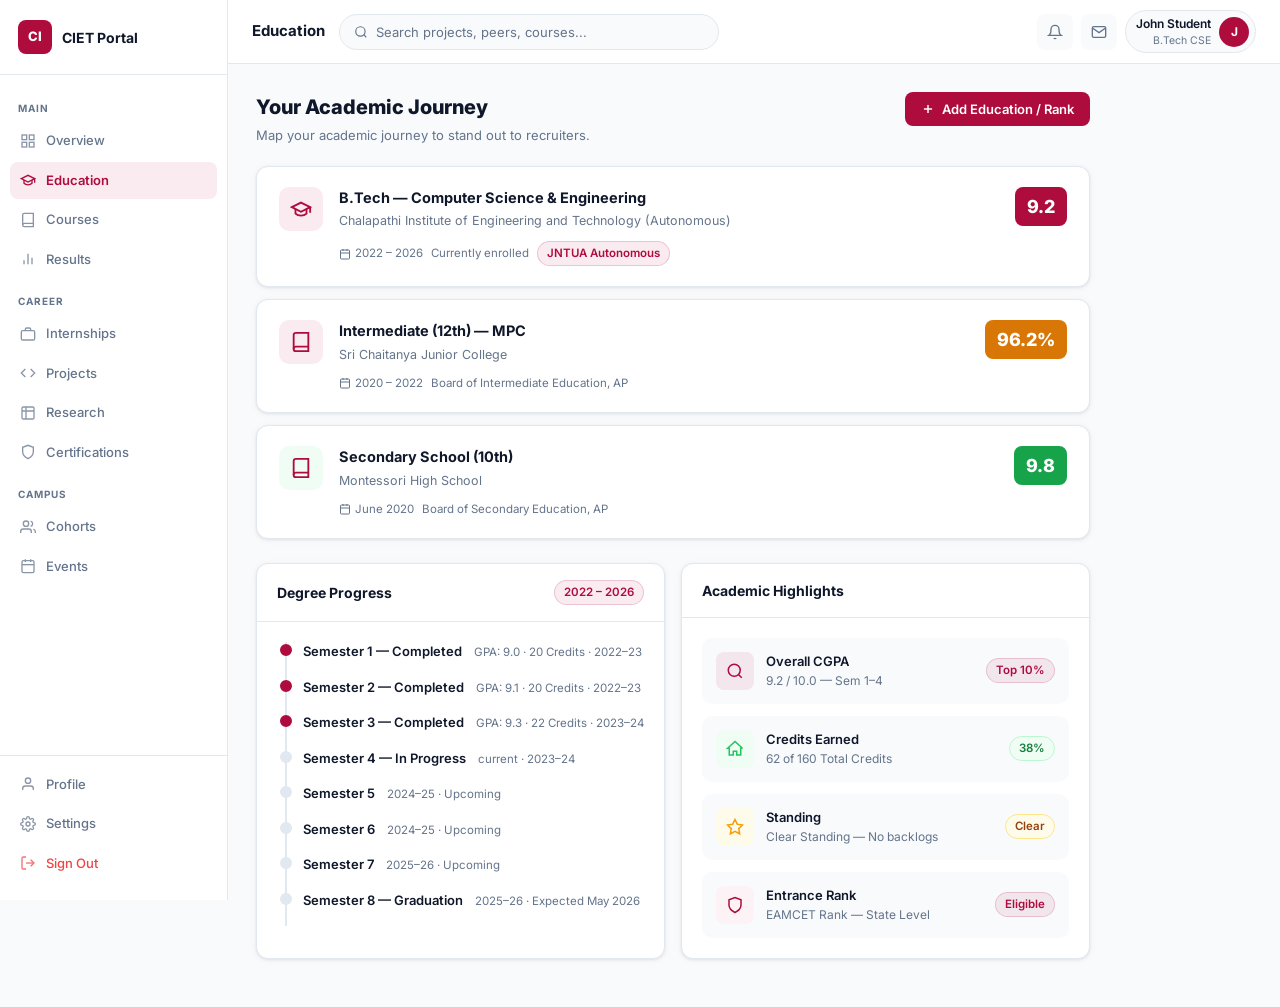
==== education.html @ 11b5297a "pushing code to repository" ====
<!DOCTYPE html>
<html lang="en">
<head>
  <meta charset="UTF-8"/>
  <meta name="viewport" content="width=device-width, initial-scale=1.0"/>
  <title>Education — CIET Portal</title>
  <link rel="stylesheet" href="css/portal.css"/>
</head>
<body>
<div class="sidebar-overlay" id="sidebar-overlay"></div>
<div class="app-wrapper">

  <!-- SIDEBAR -->
  <aside class="sidebar">
    <div class="sidebar-logo">
      <div class="logo-icon">CI</div>
      <span class="logo-text">CIET Portal</span>
    </div>
    <nav class="sidebar-nav">
      <p class="nav-group-label">MAIN</p>
      <a class="nav-item" href="index.html"><svg xmlns="http://www.w3.org/2000/svg" viewBox="0 0 24 24" fill="none" stroke="currentColor" stroke-width="2"><rect x="3" y="3" width="7" height="7"/><rect x="14" y="3" width="7" height="7"/><rect x="14" y="14" width="7" height="7"/><rect x="3" y="14" width="7" height="7"/></svg>Overview</a>
      <a class="nav-item active" href="education.html"><svg xmlns="http://www.w3.org/2000/svg" viewBox="0 0 24 24" fill="none" stroke="currentColor" stroke-width="2"><path d="M22 10v6M2 10l10-5 10 5-10 5z"/><path d="M6 12v5c3 3 9 3 12 0v-5"/></svg>Education</a>
      <a class="nav-item" href="courses.html"><svg xmlns="http://www.w3.org/2000/svg" viewBox="0 0 24 24" fill="none" stroke="currentColor" stroke-width="2"><path d="M4 19.5A2.5 2.5 0 0 1 6.5 17H20"/><path d="M6.5 2H20v20H6.5A2.5 2.5 0 0 1 4 19.5v-15A2.5 2.5 0 0 1 6.5 2z"/></svg>Courses</a>
      <a class="nav-item" href="results.html"><svg xmlns="http://www.w3.org/2000/svg" viewBox="0 0 24 24" fill="none" stroke="currentColor" stroke-width="2"><line x1="18" y1="20" x2="18" y2="10"/><line x1="12" y1="20" x2="12" y2="4"/><line x1="6" y1="20" x2="6" y2="14"/></svg>Results</a>
      <p class="nav-group-label">CAREER</p>
      <a class="nav-item" href="internships.html"><svg xmlns="http://www.w3.org/2000/svg" viewBox="0 0 24 24" fill="none" stroke="currentColor" stroke-width="2"><rect x="2" y="7" width="20" height="14" rx="2"/><path d="M16 7V5a2 2 0 0 0-2-2h-4a2 2 0 0 0-2 2v2"/></svg>Internships</a>
      <a class="nav-item" href="projects.html"><svg xmlns="http://www.w3.org/2000/svg" viewBox="0 0 24 24" fill="none" stroke="currentColor" stroke-width="2"><polyline points="16 18 22 12 16 6"/><polyline points="8 6 2 12 8 18"/></svg>Projects</a>
      <a class="nav-item" href="research.html"><svg xmlns="http://www.w3.org/2000/svg" viewBox="0 0 24 24" fill="none" stroke="currentColor" stroke-width="2"><path d="M9 3H5a2 2 0 0 0-2 2v4m6-6h10a2 2 0 0 1 2 2v4M9 3v18m0 0h10a2 2 0 0 0 2-2V9M9 21H5a2 2 0 0 1-2-2V9m0 0h18"/></svg>Research</a>
      <a class="nav-item" href="certifications.html"><svg xmlns="http://www.w3.org/2000/svg" viewBox="0 0 24 24" fill="none" stroke="currentColor" stroke-width="2"><path d="M12 22s8-4 8-10V5l-8-3-8 3v7c0 6 8 10 8 10z"/></svg>Certifications</a>
      <p class="nav-group-label">CAMPUS</p>
      <a class="nav-item" href="cohorts.html"><svg xmlns="http://www.w3.org/2000/svg" viewBox="0 0 24 24" fill="none" stroke="currentColor" stroke-width="2"><path d="M17 21v-2a4 4 0 0 0-4-4H5a4 4 0 0 0-4 4v2"/><circle cx="9" cy="7" r="4"/><path d="M23 21v-2a4 4 0 0 0-3-3.87"/><path d="M16 3.13a4 4 0 0 1 0 7.75"/></svg>Cohorts</a>
      <a class="nav-item" href="events.html"><svg xmlns="http://www.w3.org/2000/svg" viewBox="0 0 24 24" fill="none" stroke="currentColor" stroke-width="2"><rect x="3" y="4" width="18" height="18" rx="2"/><line x1="16" y1="2" x2="16" y2="6"/><line x1="8" y1="2" x2="8" y2="6"/><line x1="3" y1="10" x2="21" y2="10"/></svg>Events</a>
    </nav>
    <div class="sidebar-bottom">
      <a class="nav-item" href="profile.html"><svg xmlns="http://www.w3.org/2000/svg" viewBox="0 0 24 24" fill="none" stroke="currentColor" stroke-width="2"><path d="M20 21v-2a4 4 0 0 0-4-4H8a4 4 0 0 0-4 4v2"/><circle cx="12" cy="7" r="4"/></svg>Profile</a>
      <a class="nav-item" href="settings.html"><svg xmlns="http://www.w3.org/2000/svg" viewBox="0 0 24 24" fill="none" stroke="currentColor" stroke-width="2"><circle cx="12" cy="12" r="3"/><path d="M19.4 15a1.65 1.65 0 0 0 .33 1.82l.06.06a2 2 0 0 1-2.83 2.83l-.06-.06a1.65 1.65 0 0 0-1.82-.33 1.65 1.65 0 0 0-1 1.51V21a2 2 0 0 1-4 0v-.09A1.65 1.65 0 0 0 9 19.4a1.65 1.65 0 0 0-1.82.33l-.06.06a2 2 0 0 1-2.83-2.83l.06-.06A1.65 1.65 0 0 0 4.68 15a1.65 1.65 0 0 0-1.51-1H3a2 2 0 0 1 0-4h.09A1.65 1.65 0 0 0 4.6 9a1.65 1.65 0 0 0-.33-1.82l-.06-.06a2 2 0 0 1 2.83-2.83l.06.06A1.65 1.65 0 0 0 9 4.68a1.65 1.65 0 0 0 1-1.51V3a2 2 0 0 1 4 0v.09a1.65 1.65 0 0 0 1 1.51 1.65 1.65 0 0 0 1.82-.33l.06-.06a2 2 0 0 1 2.83 2.83l-.06.06A1.65 1.65 0 0 0 19.4 9a1.65 1.65 0 0 0 1.51 1H21a2 2 0 0 1 0 4h-.09a1.65 1.65 0 0 0-1.51 1z"/></svg>Settings</a>
      <a class="nav-item danger" href="#"><svg xmlns="http://www.w3.org/2000/svg" viewBox="0 0 24 24" fill="none" stroke="currentColor" stroke-width="2"><path d="M9 21H5a2 2 0 0 1-2-2V5a2 2 0 0 1 2-2h4"/><polyline points="16 17 21 12 16 7"/><line x1="21" y1="12" x2="9" y2="12"/></svg>Sign Out</a>
    </div>
  </aside>

  <!-- TOPBAR -->
  <header class="topbar">
    <div class="topbar-left">
      <button class="hamburger" id="hamburger"><svg xmlns="http://www.w3.org/2000/svg" viewBox="0 0 24 24" fill="none" stroke="currentColor" stroke-width="2"><line x1="3" y1="6" x2="21" y2="6"/><line x1="3" y1="12" x2="21" y2="12"/><line x1="3" y1="18" x2="21" y2="18"/></svg></button>
      <span class="page-title">Education</span>
      <div class="search-bar"><svg xmlns="http://www.w3.org/2000/svg" viewBox="0 0 24 24" fill="none" stroke="currentColor" stroke-width="2"><circle cx="11" cy="11" r="8"/><line x1="21" y1="21" x2="16.65" y2="16.65"/></svg><input type="text" placeholder="Search projects, peers, courses..."/></div>
    </div>
    <div class="topbar-right">
      <button class="icon-btn" title="Notifications"><svg xmlns="http://www.w3.org/2000/svg" viewBox="0 0 24 24" fill="none" stroke="currentColor" stroke-width="2"><path d="M18 8A6 6 0 0 0 6 8c0 7-3 9-3 9h18s-3-2-3-9"/><path d="M13.73 21a2 2 0 0 1-3.46 0"/></svg></button>
      <button class="icon-btn" title="Messages"><svg xmlns="http://www.w3.org/2000/svg" viewBox="0 0 24 24" fill="none" stroke="currentColor" stroke-width="2"><path d="M4 4h16c1.1 0 2 .9 2 2v12c0 1.1-.9 2-2 2H4c-1.1 0-2-.9-2-2V6c0-1.1.9-2 2-2z"/><polyline points="22,6 12,13 2,6"/></svg></button>
      <div class="user-chip"><div class="user-chip-info"><div class="name">John Student</div><div class="role">B.Tech CSE</div></div><div class="avatar">J</div></div>
    </div>
  </header>

  <!-- MAIN CONTENT -->
  <main class="main-content">

    <div class="flex-between">
      <div>
        <h1 class="section-title">Your Academic Journey</h1>
        <p class="section-sub">Map your academic journey to stand out to recruiters.</p>
      </div>
      <button class="btn-primary">
        <svg xmlns="http://www.w3.org/2000/svg" width="14" height="14" viewBox="0 0 24 24" fill="none" stroke="currentColor" stroke-width="2.5"><line x1="12" y1="5" x2="12" y2="19"/><line x1="5" y1="12" x2="19" y2="12"/></svg>
        Add Education / Rank
      </button>
    </div>

    <!-- Education Cards -->
    <div class="edu-card">
      <div class="edu-icon">
        <svg xmlns="http://www.w3.org/2000/svg" viewBox="0 0 24 24" fill="none" stroke="currentColor" stroke-width="2"><path d="M22 10v6M2 10l10-5 10 5-10 5z"/><path d="M6 12v5c3 3 9 3 12 0v-5"/></svg>
      </div>
      <div class="edu-body">
        <div class="edu-degree">B.Tech — Computer Science & Engineering</div>
        <div class="edu-inst">Chalapathi Institute of Engineering and Technology (Autonomous)</div>
        <div class="edu-meta">
          <span class="edu-chip"><svg xmlns="http://www.w3.org/2000/svg" viewBox="0 0 24 24" fill="none" stroke="currentColor" stroke-width="2"><rect x="3" y="4" width="18" height="18" rx="2"/><line x1="16" y1="2" x2="16" y2="6"/><line x1="8" y1="2" x2="8" y2="6"/><line x1="3" y1="10" x2="21" y2="10"/></svg> 2022 – 2026</span>
          <span class="edu-chip">Currently enrolled</span>
          <span class="tag tag-primary">JNTUA Autonomous</span>
        </div>
      </div>
      <div class="edu-badge">9.2</div>
    </div>

    <div class="edu-card">
      <div class="edu-icon">
        <svg xmlns="http://www.w3.org/2000/svg" viewBox="0 0 24 24" fill="none" stroke="currentColor" stroke-width="2"><path d="M4 19.5A2.5 2.5 0 0 1 6.5 17H20"/><path d="M6.5 2H20v20H6.5A2.5 2.5 0 0 1 4 19.5v-15A2.5 2.5 0 0 1 6.5 2z"/></svg>
      </div>
      <div class="edu-body">
        <div class="edu-degree">Intermediate (12th) — MPC</div>
        <div class="edu-inst">Sri Chaitanya Junior College</div>
        <div class="edu-meta">
          <span class="edu-chip"><svg xmlns="http://www.w3.org/2000/svg" viewBox="0 0 24 24" fill="none" stroke="currentColor" stroke-width="2"><rect x="3" y="4" width="18" height="18" rx="2"/><line x1="16" y1="2" x2="16" y2="6"/><line x1="8" y1="2" x2="8" y2="6"/><line x1="3" y1="10" x2="21" y2="10"/></svg> 2020 – 2022</span>
          <span class="edu-chip">Board of Intermediate Education, AP</span>
        </div>
      </div>
      <div class="edu-badge" style="background:var(--amber);">96.2%</div>
    </div>

    <div class="edu-card">
      <div class="edu-icon" style="background:#f0fdf4;">
        <svg xmlns="http://www.w3.org/2000/svg" viewBox="0 0 24 24" fill="none" stroke="#22c55e" stroke-width="2"><path d="M4 19.5A2.5 2.5 0 0 1 6.5 17H20"/><path d="M6.5 2H20v20H6.5A2.5 2.5 0 0 1 4 19.5v-15A2.5 2.5 0 0 1 6.5 2z"/></svg>
      </div>
      <div class="edu-body">
        <div class="edu-degree">Secondary School (10th)</div>
        <div class="edu-inst">Montessori High School</div>
        <div class="edu-meta">
          <span class="edu-chip"><svg xmlns="http://www.w3.org/2000/svg" viewBox="0 0 24 24" fill="none" stroke="currentColor" stroke-width="2"><rect x="3" y="4" width="18" height="18" rx="2"/><line x1="16" y1="2" x2="16" y2="6"/><line x1="8" y1="2" x2="8" y2="6"/><line x1="3" y1="10" x2="21" y2="10"/></svg> June 2020</span>
          <span class="edu-chip">Board of Secondary Education, AP</span>
        </div>
      </div>
      <div class="edu-badge" style="background:#16a34a;">9.8</div>
    </div>

    <!-- Degree Progress -->
    <div class="two-col-grid" style="margin-top:24px;">
      <div class="card">
        <div class="card-header-custom">
          <h2 style="font-size:14px;font-weight:700;">Degree Progress</h2>
          <span class="tag tag-primary">2022 – 2026</span>
        </div>
        <div class="card-body">
          <div class="timeline">
            <div class="timeline-item">
              <div class="timeline-dot done"></div>
              <div class="timeline-label">Semester 1 — Completed</div>
              <div class="timeline-sub">GPA: 9.0 · 20 Credits · 2022–23</div>
            </div>
            <div class="timeline-item">
              <div class="timeline-dot done"></div>
              <div class="timeline-label">Semester 2 — Completed</div>
              <div class="timeline-sub">GPA: 9.1 · 20 Credits · 2022–23</div>
            </div>
            <div class="timeline-item">
              <div class="timeline-dot done"></div>
              <div class="timeline-label">Semester 3 — Completed</div>
              <div class="timeline-sub">GPA: 9.3 · 22 Credits · 2023–24</div>
            </div>
            <div class="timeline-item">
              <div class="timeline-dot"></div>
              <div class="timeline-label">Semester 4 — In Progress</div>
              <div class="timeline-sub">current · 2023–24</div>
            </div>
            <div class="timeline-item">
              <div class="timeline-dot locked"></div>
              <div class="timeline-label">Semester 5</div>
              <div class="timeline-sub">2024–25 · Upcoming</div>
            </div>
            <div class="timeline-item">
              <div class="timeline-dot locked"></div>
              <div class="timeline-label">Semester 6</div>
              <div class="timeline-sub">2024–25 · Upcoming</div>
            </div>
            <div class="timeline-item">
              <div class="timeline-dot locked"></div>
              <div class="timeline-label">Semester 7</div>
              <div class="timeline-sub">2025–26 · Upcoming</div>
            </div>
            <div class="timeline-item" style="margin-bottom:0;">
              <div class="timeline-dot locked"></div>
              <div class="timeline-label">Semester 8 — Graduation</div>
              <div class="timeline-sub">2025–26 · Expected May 2026</div>
            </div>
          </div>
        </div>
      </div>

      <!-- Academic Highlights -->
      <div class="card">
        <div class="card-header-custom">
          <h2 style="font-size:14px;font-weight:700;">Academic Highlights</h2>
        </div>
        <div class="card-body">
          <div style="display:flex;flex-direction:column;gap:12px;">
            <div style="display:flex;align-items:center;gap:12px;padding:14px;background:var(--bg);border-radius:10px;">
              <div style="width:38px;height:38px;background:var(--primary-light);border-radius:8px;display:flex;align-items:center;justify-content:center;flex-shrink:0;">
                <svg xmlns="http://www.w3.org/2000/svg" width="18" height="18" viewBox="0 0 24 24" fill="none" stroke="var(--primary)" stroke-width="2"><circle cx="11" cy="11" r="8"/><line x1="21" y1="21" x2="16.65" y2="16.65"/></svg>
              </div>
              <div><div style="font-size:13px;font-weight:600;">Overall CGPA</div><div style="font-size:12px;color:var(--muted);">9.2 / 10.0 — Sem 1–4</div></div>
              <span class="tag tag-primary" style="margin-left:auto;">Top 10%</span>
            </div>
            <div style="display:flex;align-items:center;gap:12px;padding:14px;background:var(--bg);border-radius:10px;">
              <div style="width:38px;height:38px;background:#f0fdf4;border-radius:8px;display:flex;align-items:center;justify-content:center;flex-shrink:0;">
                <svg xmlns="http://www.w3.org/2000/svg" width="18" height="18" viewBox="0 0 24 24" fill="none" stroke="#22c55e" stroke-width="2"><polyline points="22 11.08 12 2 2 11.08 4.32 11.08 4.32 20 9.68 20 9.68 15 14.32 15 14.32 20 19.68 20 19.68 11.08 22 11.08Z"/></svg>
              </div>
              <div><div style="font-size:13px;font-weight:600;">Credits Earned</div><div style="font-size:12px;color:var(--muted);">62 of 160 Total Credits</div></div>
              <span class="tag tag-green" style="margin-left:auto;">38%</span>
            </div>
            <div style="display:flex;align-items:center;gap:12px;padding:14px;background:var(--bg);border-radius:10px;">
              <div style="width:38px;height:38px;background:#fffbeb;border-radius:8px;display:flex;align-items:center;justify-content:center;flex-shrink:0;">
                <svg xmlns="http://www.w3.org/2000/svg" width="18" height="18" viewBox="0 0 24 24" fill="none" stroke="#f59e0b" stroke-width="2"><polygon points="12 2 15.09 8.26 22 9.27 17 14.14 18.18 21.02 12 17.77 5.82 21.02 7 14.14 2 9.27 8.91 8.26 12 2"/></svg>
              </div>
              <div><div style="font-size:13px;font-weight:600;">Standing</div><div style="font-size:12px;color:var(--muted);">Clear Standing — No backlogs</div></div>
              <span class="tag tag-amber" style="margin-left:auto;">Clear</span>
            </div>
            <div style="display:flex;align-items:center;gap:12px;padding:14px;background:var(--bg);border-radius:10px;">
              <div style="width:38px;height:38px;background:#fdf2f5;border-radius:8px;display:flex;align-items:center;justify-content:center;flex-shrink:0;">
                <svg xmlns="http://www.w3.org/2000/svg" width="18" height="18" viewBox="0 0 24 24" fill="none" stroke="var(--primary)" stroke-width="2"><path d="M12 22s8-4 8-10V5l-8-3-8 3v7c0 6 8 10 8 10z"/></svg>
              </div>
              <div><div style="font-size:13px;font-weight:600;">Entrance Rank</div><div style="font-size:12px;color:var(--muted);">EAMCET Rank — State Level</div></div>
              <span class="tag tag-primary" style="margin-left:auto;">Eligible</span>
            </div>
          </div>
        </div>
      </div>
    </div>

  </main>
</div>
<script src="js/portal.js"></script>
</body>
</html>
---- css/portal.css ----
/* =============================================
   CIET PORTAL — MASTER STYLESHEET
   Primary: #AF0C3E   Dark: #8F0830
   Accent: #22D3EE    Font: Inter (Google)
   ============================================= */

@import url('https://fonts.googleapis.com/css2?family=Inter:wght@400;500;600;700;800&display=swap');

/* ---- CSS CUSTOM PROPERTIES ---- */
:root {
  --primary:       #AF0C3E;
  --primary-dark:  #8F0830;
  --primary-light: rgba(175, 12, 62, 0.08);
  --cyan:          #22D3EE;
  --cyan-dark:     #0891b2;
  --green:         #16a34a;
  --amber:         #d97706;
  --alert-red:     #dc2626;

  --white:   #ffffff;
  --bg:      #f8fafc;
  --card:    #ffffff;
  --border:  #e2e8f0;
  --text:    #0f172a;
  --muted:   #64748b;

  --sidebar-w: 228px;
  --topbar-h:  64px;
  --radius:    12px;
  --shadow:    0 1px 3px rgba(0,0,0,.08), 0 1px 8px rgba(0,0,0,.04);
  --shadow-md: 0 4px 20px rgba(0,0,0,.08);
}

/* ---- RESET ---- */
*, *::before, *::after { box-sizing: border-box; margin: 0; padding: 0; }
html { font-size: 14px; }
body {
  font-family: 'Inter', system-ui, sans-serif;
  background: var(--bg);
  color: var(--text);
  line-height: 1.5;
  -webkit-font-smoothing: antialiased;
}
a { text-decoration: none; color: inherit; }
button { cursor: pointer; font-family: inherit; border: none; background: none; }
img { max-width: 100%; }
input, textarea, select { font-family: inherit; }

/* ====================================================
   LAYOUT
   ==================================================== */

.app-wrapper {
  display: flex;
  min-height: 100vh;
}

/* ---- SIDEBAR ---- */
.sidebar {
  width: var(--sidebar-w);
  flex-shrink: 0;
  background: var(--white);
  border-right: 1px solid var(--border);
  display: flex;
  flex-direction: column;
  position: fixed;
  top: 0;
  left: 0;
  height: 100vh;
  overflow-y: auto;
  z-index: 200;
  transition: transform .28s ease;
  scrollbar-width: none;
}
.sidebar::-webkit-scrollbar { display: none; }

.sidebar-logo {
  display: flex;
  align-items: center;
  gap: 10px;
  padding: 20px 18px;
  border-bottom: 1px solid var(--border);
}
.logo-icon {
  width: 34px;
  height: 34px;
  background: var(--primary);
  color: #fff;
  border-radius: 8px;
  display: flex;
  align-items: center;
  justify-content: center;
  font-weight: 800;
  font-size: 13px;
  letter-spacing: 0.02em;
  flex-shrink: 0;
}
.logo-text {
  font-size: 14px;
  font-weight: 700;
  color: var(--text);
}

.sidebar-nav {
  padding: 12px 10px;
  flex: 1;
}

.nav-group-label {
  font-size: 10px;
  font-weight: 700;
  letter-spacing: 0.1em;
  color: var(--muted);
  padding: 14px 8px 6px;
  text-transform: uppercase;
}

.nav-item {
  display: flex;
  align-items: center;
  gap: 10px;
  padding: 9px 10px;
  border-radius: 8px;
  font-size: 13px;
  font-weight: 500;
  color: var(--muted);
  transition: background .15s, color .15s;
  margin-bottom: 2px;
}
.nav-item svg {
  width: 16px;
  height: 16px;
  flex-shrink: 0;
  opacity: 0.75;
}
.nav-item:hover {
  background: var(--bg);
  color: var(--text);
}
.nav-item:hover svg { opacity: 1; }
.nav-item.active {
  background: var(--primary-light);
  color: var(--primary);
  font-weight: 600;
}
.nav-item.active svg { stroke: var(--primary); opacity: 1; }
.nav-item.danger { color: #ef4444; }
.nav-item.danger:hover { background: #fef2f2; }

.sidebar-bottom {
  padding: 10px 10px 16px;
  border-top: 1px solid var(--border);
  margin-top: auto;
}

/* Overlay (mobile) */
.sidebar-overlay {
  display: none;
  position: fixed;
  inset: 0;
  background: rgba(0,0,0,0.35);
  z-index: 180;
  transition: opacity .25s;
}
.sidebar-overlay.active { display: block; }

/* ---- TOPBAR ---- */
.topbar {
  position: fixed;
  top: 0;
  left: var(--sidebar-w);
  right: 0;
  height: var(--topbar-h);
  background: var(--white);
  border-bottom: 1px solid var(--border);
  display: flex;
  align-items: center;
  justify-content: space-between;
  padding: 0 24px;
  z-index: 150;
  gap: 16px;
}
.topbar-left {
  display: flex;
  align-items: center;
  gap: 14px;
  flex: 1;
  min-width: 0;
}
.topbar-right {
  display: flex;
  align-items: center;
  gap: 8px;
  flex-shrink: 0;
}

.page-title {
  font-size: 15px;
  font-weight: 700;
  white-space: nowrap;
  color: var(--text);
}

.search-bar {
  display: flex;
  align-items: center;
  gap: 8px;
  background: var(--bg);
  border: 1px solid var(--border);
  border-radius: 20px;
  padding: 0 14px;
  height: 36px;
  flex: 1;
  max-width: 380px;
  transition: border-color .2s;
}
.search-bar:focus-within { border-color: var(--primary); }
.search-bar svg { width: 14px; height: 14px; color: var(--muted); flex-shrink: 0; }
.search-bar input {
  border: none;
  background: none;
  outline: none;
  font-size: 13px;
  color: var(--text);
  width: 100%;
}
.search-bar input::placeholder { color: var(--muted); }

.hamburger {
  width: 34px;
  height: 34px;
  display: none;
  align-items: center;
  justify-content: center;
  border-radius: 8px;
  background: var(--bg);
  flex-shrink: 0;
}
.hamburger svg { width: 18px; height: 18px; }

.icon-btn {
  width: 36px;
  height: 36px;
  display: flex;
  align-items: center;
  justify-content: center;
  border-radius: 8px;
  background: var(--bg);
  color: var(--muted);
  transition: background .15s, color .15s;
}
.icon-btn:hover { background: var(--primary-light); color: var(--primary); }
.icon-btn svg { width: 16px; height: 16px; }

.user-chip {
  display: flex;
  align-items: center;
  gap: 8px;
  background: var(--bg);
  border: 1px solid var(--border);
  border-radius: 40px;
  padding: 4px 6px 4px 10px;
  cursor: pointer;
  transition: border-color .2s;
}
.user-chip:hover { border-color: var(--primary); }
.user-chip .user-chip-info { text-align: right; }
.user-chip .name { font-size: 12px; font-weight: 600; }
.user-chip .role { font-size: 10.5px; color: var(--muted); }
.avatar {
  width: 30px;
  height: 30px;
  border-radius: 50%;
  background: var(--primary);
  color: #fff;
  display: flex;
  align-items: center;
  justify-content: center;
  font-size: 12px;
  font-weight: 700;
  flex-shrink: 0;
}

/* ---- MAIN CONTENT ---- */
.main-content {
  margin-left: var(--sidebar-w);
  margin-top: var(--topbar-h);
  padding: 28px 28px 48px;
  min-height: calc(100vh - var(--topbar-h));
  max-width: 1200px;
}

/* ====================================================
   UTILITY CLASSES
   ==================================================== */

.flex-between {
  display: flex;
  align-items: flex-start;
  justify-content: space-between;
  gap: 16px;
  margin-bottom: 20px;
  flex-wrap: wrap;
}
.two-col-grid {
  display: grid;
  grid-template-columns: 1fr 1fr;
  gap: 16px;
}
.col-7-5 {
  display: grid;
  grid-template-columns: 1fr 1fr;
  gap: 16px;
  margin-top: 16px;
}

.section-title {
  font-size: 20px;
  font-weight: 800;
  margin-bottom: 4px;
}
.section-sub {
  font-size: 13px;
  color: var(--muted);
}
.text-muted { color: var(--muted); }
.text-sm { font-size: 12px; }
.pipe { opacity: 0.4; margin: 0 4px; }

/* ====================================================
   CARDS
   ==================================================== */

.card {
  background: var(--card);
  border: 1px solid var(--border);
  border-radius: var(--radius);
  box-shadow: var(--shadow);
  overflow: hidden;
}
.card-header-custom {
  display: flex;
  align-items: center;
  justify-content: space-between;
  padding: 16px 20px;
  border-bottom: 1px solid var(--border);
  flex-wrap: wrap;
  gap: 8px;
}
.card-body { padding: 20px; }

/* ====================================================
   TAGS / BADGES
   ==================================================== */

.tag {
  display: inline-flex;
  align-items: center;
  gap: 4px;
  padding: 3px 9px;
  border-radius: 20px;
  font-size: 11.5px;
  font-weight: 600;
  background: var(--bg);
  border: 1px solid var(--border);
  color: var(--muted);
  white-space: nowrap;
}
.tag-primary { background: var(--primary-light); border-color: rgba(175,12,62,0.18); color: var(--primary); }
.tag-blue    { background: #eff6ff; border-color: #bfdbfe; color: #1d4ed8; }
.tag-green   { background: #f0fdf4; border-color: #bbf7d0; color: #15803d; }
.tag-amber   { background: #fffbeb; border-color: #fde68a; color: #92400e; }
.tag-cyan    { background: #ecfeff; border-color: #a5f3fc; color: #0e7490; }

.status-dot {
  display: inline-block;
  width: 6px;
  height: 6px;
  border-radius: 50%;
  background: currentColor;
  animation: pulse 2s infinite;
}
@keyframes pulse {
  0%, 100% { opacity: 1; }
  50% { opacity: 0.5; }
}

/* ====================================================
   BUTTONS
   ==================================================== */

.btn-primary {
  display: inline-flex;
  align-items: center;
  gap: 7px;
  padding: 9px 16px;
  background: var(--primary);
  color: #fff;
  border-radius: 8px;
  font-size: 13px;
  font-weight: 600;
  transition: background .15s, transform .1s;
  border: none;
}
.btn-primary:hover { background: var(--primary-dark); }
.btn-primary:active { transform: scale(.98); }

.btn-outline {
  display: inline-flex;
  align-items: center;
  gap: 7px;
  padding: 8px 14px;
  border: 1.5px solid var(--border);
  border-radius: 8px;
  font-size: 13px;
  font-weight: 600;
  color: var(--text);
  background: var(--white);
  transition: border-color .15s, background .15s;
}
.btn-outline:hover { border-color: var(--primary); color: var(--primary); }

.btn-ghost {
  display: inline-flex;
  align-items: center;
  gap: 6px;
  padding: 8px 12px;
  border-radius: 8px;
  font-size: 13px;
  font-weight: 500;
  color: var(--muted);
  transition: background .15s, color .15s;
  border: 1px solid var(--border);
  background: var(--white);
}
.btn-ghost:hover { background: var(--bg); color: var(--text); }

.btn-danger {
  display: inline-flex;
  align-items: center;
  gap: 7px;
  padding: 8px 14px;
  background: #fef2f2;
  border: 1.5px solid #fecaca;
  border-radius: 8px;
  font-size: 13px;
  font-weight: 600;
  color: #dc2626;
  transition: background .15s;
}
.btn-danger:hover { background: #fee2e2; }

.btn-boost {
  display: inline-flex;
  align-items: center;
  gap: 5px;
  padding: 5px 10px;
  background: rgba(255, 255, 255, 0.18);
  border: 1px solid rgba(255,255,255,0.4);
  border-radius: 6px;
  font-size: 11.5px;
  font-weight: 500;
  color: #fff;
  cursor: pointer;
  transition: background .15s;
}
.btn-boost:hover { background: rgba(255,255,255,0.28); }

.link-primary {
  display: inline-flex;
  align-items: center;
  gap: 4px;
  font-size: 12px;
  font-weight: 600;
  color: var(--primary);
  transition: opacity .15s;
}
.link-primary:hover { opacity: 0.75; }

/* ====================================================
   DASHBOARD — PROFILE BANNER
   ==================================================== */

.profile-banner {
  background: linear-gradient(135deg, var(--primary) 0%, var(--primary-dark) 60%, #6b0020 100%);
  border-radius: var(--radius);
  padding: 28px 28px;
  display: flex;
  align-items: center;
  gap: 20px;
  margin-bottom: 20px;
  color: #fff;
  position: relative;
  overflow: hidden;
}
.profile-banner::before {
  content: '';
  position: absolute;
  right: -60px;
  top: -60px;
  width: 200px;
  height: 200px;
  border-radius: 50%;
  background: rgba(255,255,255,0.05);
  pointer-events: none;
}
.profile-banner::after {
  content: '';
  position: absolute;
  right: 60px;
  bottom: -80px;
  width: 250px;
  height: 250px;
  border-radius: 50%;
  background: rgba(255,255,255,0.04);
  pointer-events: none;
}

.profile-avatar-large {
  width: 72px;
  height: 72px;
  border-radius: 50%;
  background: rgba(255,255,255,0.18);
  border: 3px solid rgba(255,255,255,0.35);
  display: flex;
  align-items: center;
  justify-content: center;
  font-size: 28px;
  font-weight: 700;
  flex-shrink: 0;
}
.profile-info { flex: 1; min-width: 0; }
.profile-name {
  font-size: 18px;
  font-weight: 700;
  margin-bottom: 4px;
  display: flex;
  align-items: center;
  flex-wrap: wrap;
  gap: 4px;
}
.profile-bio {
  font-size: 13px;
  opacity: 0.8;
  margin-bottom: 14px;
  font-style: italic;
}
.profile-strength {
  display: flex;
  align-items: center;
  gap: 10px;
  flex-wrap: wrap;
}
.strength-label { font-size: 12px; opacity: 0.8; white-space: nowrap; }
.strength-bar-wrap {
  width: 140px;
  height: 6px;
  background: rgba(255,255,255,0.25);
  border-radius: 10px;
  overflow: hidden;
}
.strength-bar {
  height: 100%;
  background: #fff;
  border-radius: 10px;
  transition: width 0.8s ease;
}
.strength-pct { font-size: 13px; font-weight: 700; }

/* ====================================================
   DASHBOARD — STATS GRID
   ==================================================== */

.stats-grid {
  display: grid;
  grid-template-columns: repeat(3, 1fr);
  gap: 16px;
  margin-bottom: 16px;
}
.stat-card {
  background: var(--card);
  border: 1px solid var(--border);
  border-radius: var(--radius);
  padding: 18px;
  box-shadow: var(--shadow);
}
.card-label {
  font-size: 11px;
  font-weight: 700;
  letter-spacing: 0.08em;
  text-transform: uppercase;
  color: var(--muted);
}

/* CGPA mini-circle */
.cgpa-wrap { display: flex; align-items: center; gap: 16px; margin-top: 14px; }
.cgpa-circle {
  width: 78px;
  height: 78px;
  border-radius: 50%;
  background: conic-gradient(var(--primary) 0% 92%, #e2e8f0 92% 100%);
  display: flex;
  align-items: center;
  justify-content: center;
  flex-shrink: 0;
}
.cgpa-value {
  width: 60px;
  height: 60px;
  border-radius: 50%;
  background: #fff;
  display: flex;
  flex-direction: column;
  align-items: center;
  justify-content: center;
}
.cgpa-num { font-size: 18px; font-weight: 800; color: var(--primary); line-height: 1; }
.cgpa-sub { font-size: 9px; font-weight: 600; color: var(--muted); }
.rank { font-size: 14px; font-weight: 700; color: var(--primary); }
.cohort { font-size: 11px; color: var(--muted); }
.trend { font-size: 11.5px; color: var(--green); font-weight: 600; margin-top: 4px; display: flex; align-items: center; gap: 3px; }

/* Project dots */
.project-dots { display: flex; gap: 6px; margin-top: 14px; }
.project-dot {
  width: 28px;
  height: 28px;
  border-radius: 6px;
  flex-shrink: 0;
}
.dot-filled  { background: var(--primary); }
.dot-partial { background: linear-gradient(90deg, var(--primary) 50%, #e2e8f0 50%); }
.dot-empty   { background: #e2e8f0; }
.projects-active { font-size: 24px; font-weight: 800; }
.projects-active span { font-size: 13px; font-weight: 500; color: var(--muted); }

/* Cert mini */
.cert-icon-box {
  width: 36px; height: 36px;
  background: var(--primary-light);
  border-radius: 8px;
  display: flex; align-items: center; justify-content: center;
}
.cert-icon-box svg { width: 18px; height: 18px; stroke: var(--primary); }
.cert-badges { display: flex; gap: 6px; flex-wrap: wrap; margin-top: 14px; }
.cert-badge {
  padding: 4px 10px;
  background: var(--bg);
  border: 1px solid var(--border);
  border-radius: 6px;
  font-size: 11.5px;
  font-weight: 600;
  color: var(--text);
}
.cert-verified { font-size: 12px; color: var(--muted); margin-top: 10px; }
.cert-verified strong { color: var(--primary); }

/* ====================================================
   EMPTY STATE
   ==================================================== */

.empty-state {
  display: flex;
  flex-direction: column;
  align-items: center;
  padding: 36px 24px;
  text-align: center;
}
.empty-icon {
  width: 56px;
  height: 56px;
  background: var(--bg);
  border-radius: 14px;
  display: flex;
  align-items: center;
  justify-content: center;
  margin-bottom: 14px;
}
.empty-icon svg { width: 26px; height: 26px; stroke: var(--primary); }
.empty-title { font-size: 15px; font-weight: 700; margin-bottom: 6px; }
.empty-desc { font-size: 12.5px; color: var(--muted); max-width: 300px; margin-bottom: 18px; line-height: 1.6; }

/* ====================================================
   EVENT CARD (used on dashboard + events page)
   ==================================================== */

.event-card {
  display: flex;
  align-items: center;
  gap: 14px;
  background: var(--bg);
  border: 1px solid var(--border);
  border-radius: 10px;
  transition: border-color .2s, box-shadow .2s;
}
.event-card:hover { border-color: var(--primary); box-shadow: 0 2px 12px rgba(175,12,62,.08); }
.event-card-full { padding: 16px 18px; }
.event-date-box {
  width: 48px;
  height: 48px;
  background: var(--primary);
  border-radius: 8px;
  display: flex;
  flex-direction: column;
  align-items: center;
  justify-content: center;
  flex-shrink: 0;
  color: #fff;
}
.event-date-box .day { font-size: 18px; font-weight: 800; line-height: 1; }
.event-date-box .month { font-size: 9px; font-weight: 600; opacity: 0.85; text-transform: uppercase; }
.event-divider { width: 1px; align-self: stretch; background: var(--border); }
.event-info { flex: 1; }
.event-name { font-size: 13px; font-weight: 700; margin-bottom: 4px; }
.event-meta { font-size: 11.5px; color: var(--muted); display: flex; flex-wrap: wrap; gap: 4px; align-items: center; }

/* ====================================================
   GRADE PILLS
   ==================================================== */

.grade-pill {
  display: inline-block;
  padding: 2px 10px;
  border-radius: 20px;
  font-size: 12px;
  font-weight: 700;
}
.grade-s { background: #f0fdf4; color: #15803d; border: 1px solid #bbf7d0; }
.grade-a { background: var(--primary-light); color: var(--primary); border: 1px solid rgba(175,12,62,.18); }
.grade-b { background: #fffbeb; color: #92400e; border: 1px solid #fde68a; }

/* ====================================================
   EDUCATION PAGE
   ==================================================== */

.edu-card {
  display: flex;
  align-items: flex-start;
  gap: 16px;
  background: var(--card);
  border: 1px solid var(--border);
  border-radius: var(--radius);
  padding: 20px 22px;
  margin-bottom: 12px;
  box-shadow: var(--shadow);
  transition: border-color .2s;
}
.edu-card:hover { border-color: var(--primary); }
.edu-icon {
  width: 44px;
  height: 44px;
  background: var(--primary-light);
  border-radius: 10px;
  display: flex;
  align-items: center;
  justify-content: center;
  flex-shrink: 0;
}
.edu-icon svg { width: 22px; height: 22px; stroke: var(--primary); }
.edu-body { flex: 1; }
.edu-degree { font-size: 14.5px; font-weight: 700; margin-bottom: 4px; }
.edu-inst { font-size: 12.5px; color: var(--muted); margin-bottom: 10px; }
.edu-meta { display: flex; flex-wrap: wrap; gap: 8px; align-items: center; }
.edu-chip {
  display: inline-flex;
  align-items: center;
  gap: 4px;
  font-size: 11.5px;
  color: var(--muted);
}
.edu-chip svg { width: 12px; height: 12px; }
.edu-badge {
  font-size: 18px;
  font-weight: 800;
  color: #fff;
  background: var(--primary);
  border-radius: 8px;
  padding: 6px 12px;
  flex-shrink: 0;
}

/* Timeline */
.timeline { display: flex; flex-direction: column; gap: 0; }
.timeline-item {
  display: flex;
  align-items: flex-start;
  gap: 12px;
  padding-bottom: 16px;
  border-left: 2px solid var(--border);
  margin-left: 8px;
  padding-left: 16px;
  position: relative;
  margin-bottom: 0;
}
.timeline-dot {
  width: 12px;
  height: 12px;
  border-radius: 50%;
  background: var(--border);
  border: 2px solid var(--border);
  position: absolute;
  left: -7px;
  top: 2px;
  flex-shrink: 0;
}
.timeline-dot.done {
  background: var(--primary);
  border-color: var(--primary);
}
.timeline-dot.locked { background: #e2e8f0; }
.timeline-label { font-size: 13px; font-weight: 600; }
.timeline-sub { font-size: 11.5px; color: var(--muted); margin-top: 2px; }

/* ====================================================
   COURSE TABLE
   ==================================================== */

.tab-bar {
  display: flex;
  gap: 4px;
  background: var(--bg);
  border: 1px solid var(--border);
  border-radius: 10px;
  padding: 4px;
  margin-bottom: 16px;
  width: fit-content;
}
.tab-btn {
  padding: 7px 16px;
  border-radius: 7px;
  font-size: 13px;
  font-weight: 600;
  color: var(--muted);
  transition: background .15s, color .15s;
}
.tab-btn.active {
  background: var(--primary);
  color: #fff;
}
.tab-pane { display: none; }
.tab-pane.active { display: block; }

.course-table {
  width: 100%;
  border-collapse: collapse;
  font-size: 13px;
  background: var(--card);
  border: 1px solid var(--border);
  border-radius: var(--radius);
  overflow: hidden;
  box-shadow: var(--shadow);
}
.course-table thead tr { background: var(--bg); }
.course-table th {
  text-align: left;
  padding: 12px 16px;
  font-size: 11px;
  font-weight: 700;
  text-transform: uppercase;
  letter-spacing: 0.06em;
  color: var(--muted);
  border-bottom: 1px solid var(--border);
}
.course-table td {
  padding: 12px 16px;
  border-bottom: 1px solid var(--border);
  vertical-align: middle;
}
.course-table tbody tr:last-child td { border-bottom: none; }
.course-table tbody tr:hover td { background: var(--bg); }

/* ====================================================
   RESULTS PAGE
   ==================================================== */

.cgpa-hero {
  background: linear-gradient(135deg, var(--primary) 0%, var(--primary-dark) 100%);
  color: #fff;
  border-radius: var(--radius);
  padding: 28px 32px;
  display: flex;
  align-items: center;
  gap: 28px;
  margin-bottom: 20px;
  flex-wrap: wrap;
}
.cgpa-hero-circle {
  width: 100px;
  height: 100px;
  border-radius: 50%;
  background: conic-gradient(#fff 0% 92%, rgba(255,255,255,0.2) 92% 100%);
  display: flex;
  align-items: center;
  justify-content: center;
  flex-shrink: 0;
}
.cgpa-hero-num {
  width: 78px;
  height: 78px;
  border-radius: 50%;
  background: var(--primary);
  display: flex;
  flex-direction: column;
  align-items: center;
  justify-content: center;
  border: 3px solid rgba(255,255,255,0.3);
}
.cgpa-hero-num .big { font-size: 24px; font-weight: 800; line-height: 1; }
.cgpa-hero-num .small { font-size: 11px; opacity: 0.8; }
.cgpa-hero-info .title { font-size: 18px; font-weight: 800; margin-bottom: 4px; }
.cgpa-hero-info .sub { font-size: 13px; opacity: 0.8; margin-bottom: 12px; }
.badges { display: flex; gap: 8px; flex-wrap: wrap; }
.cgpa-hero-badge {
  padding: 4px 12px;
  background: rgba(255,255,255,0.18);
  border: 1px solid rgba(255,255,255,0.3);
  border-radius: 20px;
  font-size: 12px;
  font-weight: 600;
}

.results-table {
  width: 100%;
  border-collapse: collapse;
  font-size: 13px;
}
.results-table th {
  text-align: left;
  padding: 12px 20px;
  font-size: 11px;
  font-weight: 700;
  text-transform: uppercase;
  letter-spacing: 0.06em;
  color: var(--muted);
  border-bottom: 1px solid var(--border);
  background: var(--bg);
}
.results-table td {
  padding: 14px 20px;
  border-bottom: 1px solid var(--border);
  vertical-align: middle;
}
.results-table .total-row td {
  background: var(--primary-light);
  color: var(--primary);
  font-weight: 700;
}
.results-table tbody tr:hover td { background: var(--bg); }

/* ====================================================
   INTERNSHIPS PAGE
   ==================================================== */

.info-banner {
  background: linear-gradient(90deg, var(--primary-light), #fffbeb);
  border: 1px solid rgba(175,12,62,0.15);
  border-radius: 10px;
  padding: 14px 18px;
  font-size: 13px;
  margin-bottom: 20px;
  color: var(--primary);
}

.intern-card {
  background: var(--card);
  border: 1px solid var(--border);
  border-radius: var(--radius);
  padding: 22px;
  margin-bottom: 16px;
  box-shadow: var(--shadow);
  transition: border-color .2s, box-shadow .2s;
}
.intern-card:hover { border-color: var(--primary); box-shadow: var(--shadow-md); }
.intern-header {
  display: flex;
  align-items: flex-start;
  justify-content: space-between;
  gap: 12px;
  margin-bottom: 16px;
  flex-wrap: wrap;
}
.intern-left { display: flex; align-items: flex-start; gap: 14px; }
.company-icon {
  width: 46px;
  height: 46px;
  border-radius: 10px;
  background: var(--primary);
  color: #fff;
  display: flex;
  align-items: center;
  justify-content: center;
  font-size: 18px;
  font-weight: 800;
  flex-shrink: 0;
}
.intern-title { font-size: 15px; font-weight: 700; margin-bottom: 2px; }
.intern-company { font-size: 13px; color: var(--primary); font-weight: 600; margin-bottom: 2px; }
.intern-meta { font-size: 12px; color: var(--muted); }
.contributions { display: flex; flex-direction: column; gap: 8px; }
.contribution-item {
  display: flex;
  align-items: flex-start;
  gap: 8px;
  font-size: 12.5px;
  color: var(--text);
  padding: 8px 12px;
  background: var(--bg);
  border-radius: 8px;
}
.contribution-item::before {
  content: '▪';
  color: var(--primary);
  flex-shrink: 0;
  margin-top: 1px;
}

/* ====================================================
   PROJECTS PAGE
   ==================================================== */

.projects-grid {
  display: grid;
  grid-template-columns: repeat(3, 1fr);
  gap: 16px;
}
.project-card {
  background: var(--card);
  border: 1px solid var(--border);
  border-radius: var(--radius);
  padding: 20px;
  box-shadow: var(--shadow);
  display: flex;
  flex-direction: column;
  gap: 10px;
  transition: border-color .2s, box-shadow .2s, transform .2s;
}
.project-card:hover {
  border-color: var(--primary);
  box-shadow: var(--shadow-md);
  transform: translateY(-2px);
}
.project-header {
  display: flex;
  align-items: flex-start;
  justify-content: space-between;
  gap: 8px;
  flex-wrap: wrap;
}
.project-name { font-size: 14px; font-weight: 700; }
.project-desc { font-size: 12.5px; color: var(--muted); line-height: 1.6; flex: 1; }
.project-stack { display: flex; flex-wrap: wrap; gap: 6px; }
.project-actions {
  display: flex;
  gap: 8px;
  padding-top: 8px;
  border-top: 1px solid var(--border);
  flex-wrap: wrap;
}
.project-link {
  display: inline-flex;
  align-items: center;
  gap: 5px;
  font-size: 12px;
  font-weight: 600;
  color: var(--muted);
  transition: color .15s;
}
.project-link svg { width: 12px; height: 12px; }
.project-link:hover { color: var(--primary); }

/* ====================================================
   RESEARCH PAGE
   ==================================================== */

.research-card {
  background: var(--card);
  border: 1px solid var(--border);
  border-radius: var(--radius);
  padding: 22px;
  margin-bottom: 16px;
  box-shadow: var(--shadow);
  transition: border-color .2s;
}
.research-card:hover { border-color: var(--primary); }
.research-type {
  display: inline-block;
  font-size: 10.5px;
  font-weight: 700;
  text-transform: uppercase;
  letter-spacing: 0.08em;
  color: var(--muted);
  margin-bottom: 8px;
}
.research-title { font-size: 15px; font-weight: 700; margin-bottom: 10px; line-height: 1.4; }
.research-abstract { font-size: 13px; color: var(--muted); line-height: 1.65; margin-bottom: 14px; }
.research-meta {
  display: flex;
  flex-wrap: wrap;
  gap: 14px;
  font-size: 12px;
  color: var(--muted);
  padding-top: 14px;
  border-top: 1px solid var(--border);
}

/* ====================================================
   CERTIFICATIONS — FLIP CARDS
   ==================================================== */

.certs-grid {
  display: grid;
  grid-template-columns: repeat(3, 1fr);
  gap: 16px;
  margin-bottom: 20px;
}
.flip-card {
  height: 220px;
  perspective: 900px;
  cursor: pointer;
}
.flip-inner {
  width: 100%;
  height: 100%;
  transform-style: preserve-3d;
  transition: transform 0.5s ease;
  position: relative;
}
.flip-card.flipped .flip-inner { transform: rotateY(180deg); }

.flip-front, .flip-back {
  position: absolute;
  inset: 0;
  border-radius: var(--radius);
  -webkit-backface-visibility: hidden;
  backface-visibility: hidden;
  padding: 22px;
  display: flex;
  flex-direction: column;
}
.flip-front {
  background: var(--card);
  border: 1px solid var(--border);
  box-shadow: var(--shadow);
  align-items: flex-start;
  gap: 6px;
  transition: border-color .2s;
}
.flip-front:hover { border-color: var(--primary); }
.flip-back {
  background: var(--primary);
  color: #fff;
  transform: rotateY(180deg);
  gap: 4px;
}

.cert-front-icon {
  width: 44px;
  height: 44px;
  background: var(--primary-light);
  border-radius: 10px;
  display: flex;
  align-items: center;
  justify-content: center;
  margin-bottom: 4px;
}
.cert-front-icon svg { width: 22px; height: 22px; stroke: var(--primary); }
.cert-name { font-size: 14px; font-weight: 700; }
.cert-org { font-size: 12px; color: var(--muted); }
.cert-date { font-size: 11px; color: var(--muted); margin-top: auto; }
.cert-hint { font-size: 10.5px; color: var(--muted); opacity: 0.7; }

.cert-detail-label { font-size: 10px; font-weight: 700; text-transform: uppercase; letter-spacing: 0.08em; opacity: 0.65; }
.cert-detail-val { font-size: 12.5px; font-weight: 600; margin-bottom: 6px; }
.cert-url { font-size: 10.5px; opacity: 0.6; margin-top: auto; word-break: break-all; }

/* ====================================================
   COHORTS PAGE
   ==================================================== */

.cohort-card {
  background: var(--card);
  border: 1px solid var(--border);
  border-radius: var(--radius);
  padding: 20px;
  box-shadow: var(--shadow);
  transition: border-color .2s, box-shadow .2s;
}
.cohort-card:hover { border-color: var(--primary); box-shadow: var(--shadow-md); }
.cohort-name { font-size: 14.5px; font-weight: 700; }
.cohort-desc { font-size: 12.5px; color: var(--muted); line-height: 1.6; margin-bottom: 14px; }

.member-avatars { display: flex; margin-bottom: 6px; }
.m-avatar {
  width: 30px;
  height: 30px;
  border-radius: 50%;
  background: var(--primary);
  color: #fff;
  display: flex;
  align-items: center;
  justify-content: center;
  font-size: 11px;
  font-weight: 700;
  border: 2px solid #fff;
  margin-left: -6px;
  flex-shrink: 0;
}
.m-avatar:first-child { margin-left: 0; }
.m-avatar.more { background: var(--bg); color: var(--muted); font-size: 10px; border: 2px solid var(--border); }

/* ====================================================
   SETTINGS PAGE
   ==================================================== */

.settings-layout {
  display: grid;
  grid-template-columns: 1fr 1fr;
  gap: 16px;
  align-items: start;
}
.settings-section-title { font-size: 14px; font-weight: 700; }
.settings-form { display: flex; flex-direction: column; gap: 14px; }
.form-grid { display: grid; grid-template-columns: 1fr 1fr; gap: 12px; }
.form-group { display: flex; flex-direction: column; gap: 5px; }
.form-label { font-size: 12px; font-weight: 600; color: var(--muted); }
.form-input {
  padding: 9px 12px;
  border: 1.5px solid var(--border);
  border-radius: 8px;
  font-size: 13px;
  color: var(--text);
  background: var(--white);
  outline: none;
  transition: border-color .2s;
}
.form-input:focus { border-color: var(--primary); }
.form-textarea { resize: vertical; min-height: 80px; }
.settings-info-row {
  display: flex;
  justify-content: space-between;
  align-items: center;
  padding: 12px 0;
  border-bottom: 1px solid var(--border);
  gap: 8px;
}
.info-label { font-size: 12.5px; color: var(--muted); }
.info-val { font-size: 12.5px; font-weight: 600; text-align: right; }

/* Toggle switches */
.toggle-row {
  display: flex;
  align-items: center;
  justify-content: space-between;
  gap: 12px;
  padding: 14px 0;
  border-bottom: 1px solid var(--border);
}
.toggle-label { font-size: 13px; font-weight: 600; margin-bottom: 2px; }
.toggle-desc { font-size: 11.5px; color: var(--muted); }
.toggle-switch { position: relative; display: inline-block; width: 42px; height: 24px; flex-shrink: 0; }
.toggle-switch input { opacity: 0; width: 0; height: 0; }
.toggle-slider {
  position: absolute;
  cursor: pointer;
  inset: 0;
  background: #e2e8f0;
  border-radius: 24px;
  transition: background .3s;
}
.toggle-slider::before {
  content: '';
  position: absolute;
  width: 18px;
  height: 18px;
  border-radius: 50%;
  background: #fff;
  left: 3px;
  top: 3px;
  transition: transform .3s;
  box-shadow: 0 1px 3px rgba(0,0,0,.15);
}
.toggle-switch input:checked + .toggle-slider { background: var(--primary); }
.toggle-switch input:checked + .toggle-slider::before { transform: translateX(18px); }

/* ====================================================
   PROFILE PAGE — MISC
   ==================================================== */

/* ====================================================
   RESPONSIVE
   ==================================================== */

@media (max-width: 900px) {
  .sidebar {
    transform: translateX(-100%);
  }
  .sidebar.open { transform: translateX(0); }
  .topbar { left: 0; }
  .main-content { margin-left: 0; }
  .hamburger { display: flex; }
  .projects-grid { grid-template-columns: repeat(2, 1fr); }
  .stats-grid { grid-template-columns: 1fr 1fr; }
  .settings-layout { grid-template-columns: 1fr; }
}

@media (max-width: 600px) {
  .topbar { padding: 0 14px; }
  .search-bar { display: none; }
  .main-content { padding: 18px 14px 36px; }
  .two-col-grid { grid-template-columns: 1fr; }
  .col-7-5 { grid-template-columns: 1fr; }
  .stats-grid { grid-template-columns: 1fr; }
  .projects-grid { grid-template-columns: 1fr; }
  .certs-grid { grid-template-columns: 1fr 1fr; }
  .profile-banner { flex-direction: column; gap: 14px; padding: 20px; }
  .form-grid { grid-template-columns: 1fr; }
  .user-chip .user-chip-info { display: none; }
  .page-title { font-size: 13.5px; }
}

/* ====================================================
   SCROLLBAR STYLING
   ==================================================== */

::-webkit-scrollbar { width: 6px; height: 6px; }
::-webkit-scrollbar-track { background: transparent; }
::-webkit-scrollbar-thumb { background: #cbd5e1; border-radius: 10px; }
::-webkit-scrollbar-thumb:hover { background: #94a3b8; }
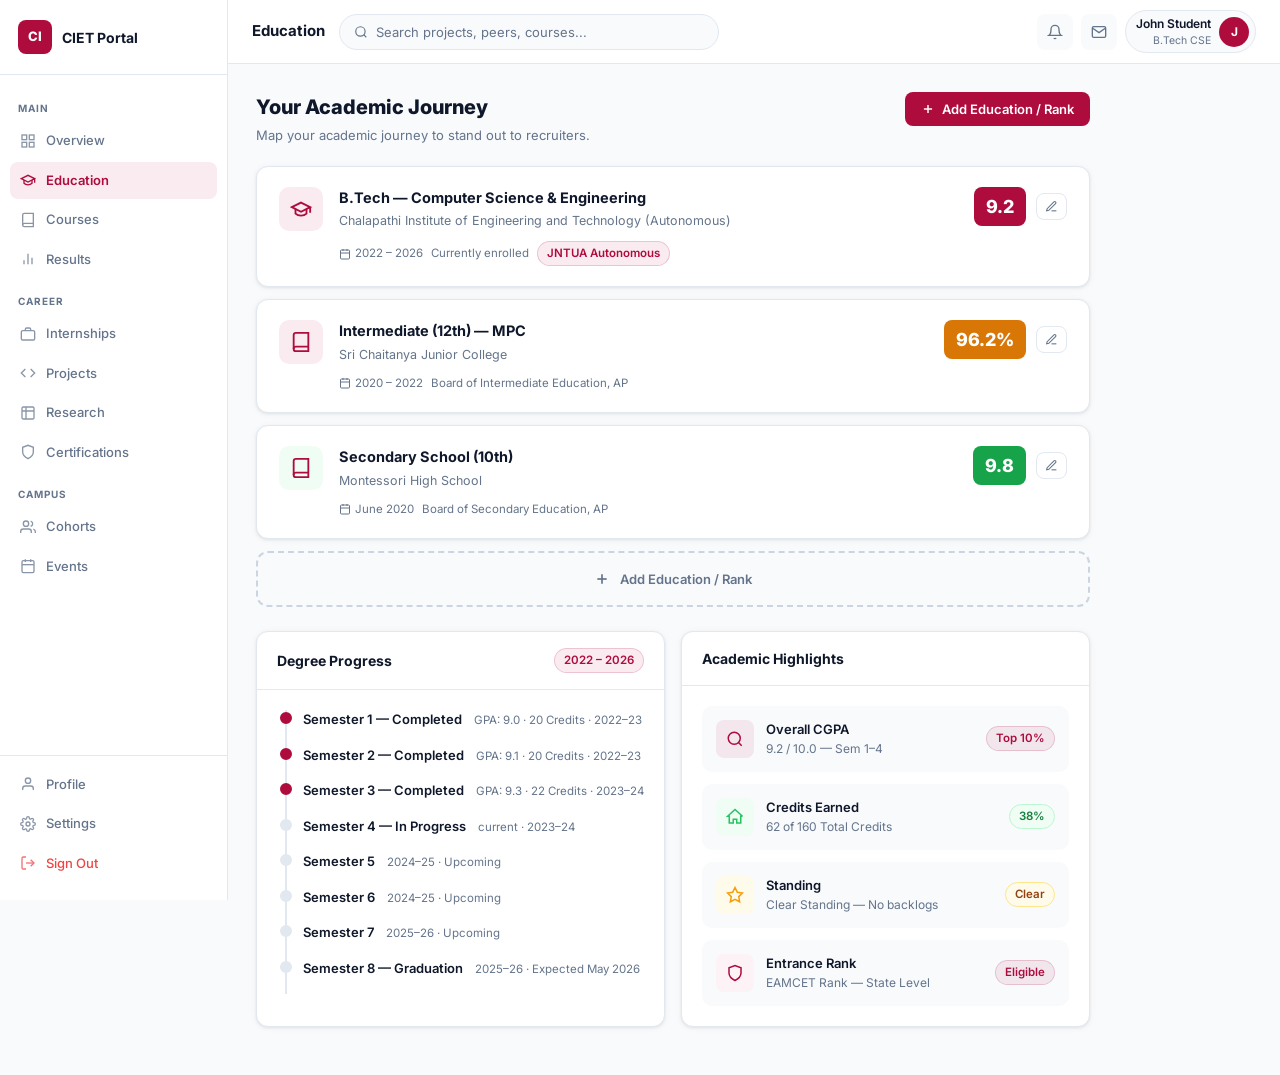
==== commit 12dc4b16: "feat: full drawer system for all action buttons - portal.js v2.0 with Add Internship, Add Education/" ====
--- a/education.html
+++ b/education.html
@@ -67,7 +67,7 @@
     </div>
 
     <!-- Education Cards -->
-    <div class="edu-card">
+    <div class="edu-card" style="position:relative;">
       <div class="edu-icon">
         <svg xmlns="http://www.w3.org/2000/svg" viewBox="0 0 24 24" fill="none" stroke="currentColor" stroke-width="2"><path d="M22 10v6M2 10l10-5 10 5-10 5z"/><path d="M6 12v5c3 3 9 3 12 0v-5"/></svg>
       </div>
@@ -80,10 +80,15 @@
           <span class="tag tag-primary">JNTUA Autonomous</span>
         </div>
       </div>
-      <div class="edu-badge">9.2</div>
-    </div>
-
-    <div class="edu-card">
+      <div style="display:flex;align-items:center;gap:10px;">
+        <div class="edu-badge">9.2</div>
+        <button class="btn-ghost edu-edit-btn" title="Edit" style="padding:6px 8px;">
+          <svg xmlns="http://www.w3.org/2000/svg" width="13" height="13" viewBox="0 0 24 24" fill="none" stroke="currentColor" stroke-width="2"><path d="M12 20h9"/><path d="M16.5 3.5a2.121 2.121 0 0 1 3 3L7 19l-4 1 1-4L16.5 3.5z"/></svg>
+        </button>
+      </div>
+    </div>
+
+    <div class="edu-card" style="position:relative;">
       <div class="edu-icon">
         <svg xmlns="http://www.w3.org/2000/svg" viewBox="0 0 24 24" fill="none" stroke="currentColor" stroke-width="2"><path d="M4 19.5A2.5 2.5 0 0 1 6.5 17H20"/><path d="M6.5 2H20v20H6.5A2.5 2.5 0 0 1 4 19.5v-15A2.5 2.5 0 0 1 6.5 2z"/></svg>
       </div>
@@ -95,10 +100,15 @@
           <span class="edu-chip">Board of Intermediate Education, AP</span>
         </div>
       </div>
-      <div class="edu-badge" style="background:var(--amber);">96.2%</div>
-    </div>
-
-    <div class="edu-card">
+      <div style="display:flex;align-items:center;gap:10px;">
+        <div class="edu-badge" style="background:var(--amber);">96.2%</div>
+        <button class="btn-ghost edu-edit-btn" title="Edit" style="padding:6px 8px;">
+          <svg xmlns="http://www.w3.org/2000/svg" width="13" height="13" viewBox="0 0 24 24" fill="none" stroke="currentColor" stroke-width="2"><path d="M12 20h9"/><path d="M16.5 3.5a2.121 2.121 0 0 1 3 3L7 19l-4 1 1-4L16.5 3.5z"/></svg>
+        </button>
+      </div>
+    </div>
+
+    <div class="edu-card" style="position:relative;">
       <div class="edu-icon" style="background:#f0fdf4;">
         <svg xmlns="http://www.w3.org/2000/svg" viewBox="0 0 24 24" fill="none" stroke="#22c55e" stroke-width="2"><path d="M4 19.5A2.5 2.5 0 0 1 6.5 17H20"/><path d="M6.5 2H20v20H6.5A2.5 2.5 0 0 1 4 19.5v-15A2.5 2.5 0 0 1 6.5 2z"/></svg>
       </div>
@@ -110,8 +120,19 @@
           <span class="edu-chip">Board of Secondary Education, AP</span>
         </div>
       </div>
-      <div class="edu-badge" style="background:#16a34a;">9.8</div>
-    </div>
+      <div style="display:flex;align-items:center;gap:10px;">
+        <div class="edu-badge" style="background:#16a34a;">9.8</div>
+        <button class="btn-ghost edu-edit-btn" title="Edit" style="padding:6px 8px;">
+          <svg xmlns="http://www.w3.org/2000/svg" width="13" height="13" viewBox="0 0 24 24" fill="none" stroke="currentColor" stroke-width="2"><path d="M12 20h9"/><path d="M16.5 3.5a2.121 2.121 0 0 1 3 3L7 19l-4 1 1-4L16.5 3.5z"/></svg>
+        </button>
+      </div>
+    </div>
+
+    <!-- Add Education / Rank — dashed card -->
+    <button class="add-edu-btn" onclick="DRAWERS['add-education']()" style="display:flex;align-items:center;justify-content:center;gap:10px;width:100%;padding:18px;background:transparent;border:2px dashed #cbd5e1;border-radius:12px;font-size:13px;font-weight:600;color:#64748b;cursor:pointer;transition:border-color .2s,color .2s,background .2s;margin-bottom:24px;" onmouseover="this.style.borderColor='#AF0C3E';this.style.color='#AF0C3E';this.style.background='rgba(175,12,62,.03)'" onmouseout="this.style.borderColor='#cbd5e1';this.style.color='#64748b';this.style.background='transparent'">
+      <svg xmlns="http://www.w3.org/2000/svg" width="16" height="16" viewBox="0 0 24 24" fill="none" stroke="currentColor" stroke-width="2.5"><line x1="12" y1="5" x2="12" y2="19"/><line x1="5" y1="12" x2="19" y2="12"/></svg>
+      Add Education / Rank
+    </button>
 
     <!-- Degree Progress -->
     <div class="two-col-grid" style="margin-top:24px;">
@@ -207,6 +228,28 @@
     </div>
 
   </main>
+  <script>
+    // Wire education edit buttons
+    document.addEventListener('DOMContentLoaded', () => {
+      document.querySelectorAll('.edu-edit-btn').forEach(btn => {
+        btn.addEventListener('click', e => {
+          e.stopPropagation();
+          const card   = btn.closest('.edu-card');
+          const degree = card?.querySelector('.edu-degree')?.textContent || 'Record';
+          openDrawer('Edit: ' + degree, 'Update your academic record.', `
+            <div style="display:flex;flex-direction:column;gap:14px;">
+              <div class="df-group"><label class="df-label">Degree / Level</label><input type="text" class="df-input" value="${degree}"></div>
+              <div class="df-group"><label class="df-label">Institution</label><input type="text" class="df-input" value="${card?.querySelector('.edu-inst')?.textContent || ''}"></div>
+              <div style="display:flex;gap:10px;margin-top:24px;padding-top:20px;border-top:1px solid #e2e8f0;">
+                <button onclick="showToast('Record deleted.','error');closeDrawer();" style="padding:9px 16px;background:#fef2f2;border:1.5px solid #fecaca;border-radius:8px;font-size:13px;font-weight:600;color:#dc2626;cursor:pointer;">Delete</button>
+                <button onclick="closeDrawer()" class="df-btn-outline" style="flex:1;">Cancel</button>
+                <button onclick="showToast('Record updated!','success');closeDrawer();" class="df-btn-primary" style="flex:1;">Save Changes</button>
+              </div>
+            </div>`);
+        });
+      });
+    });
+  </script>
 </div>
 <script src="js/portal.js"></script>
 </body>
